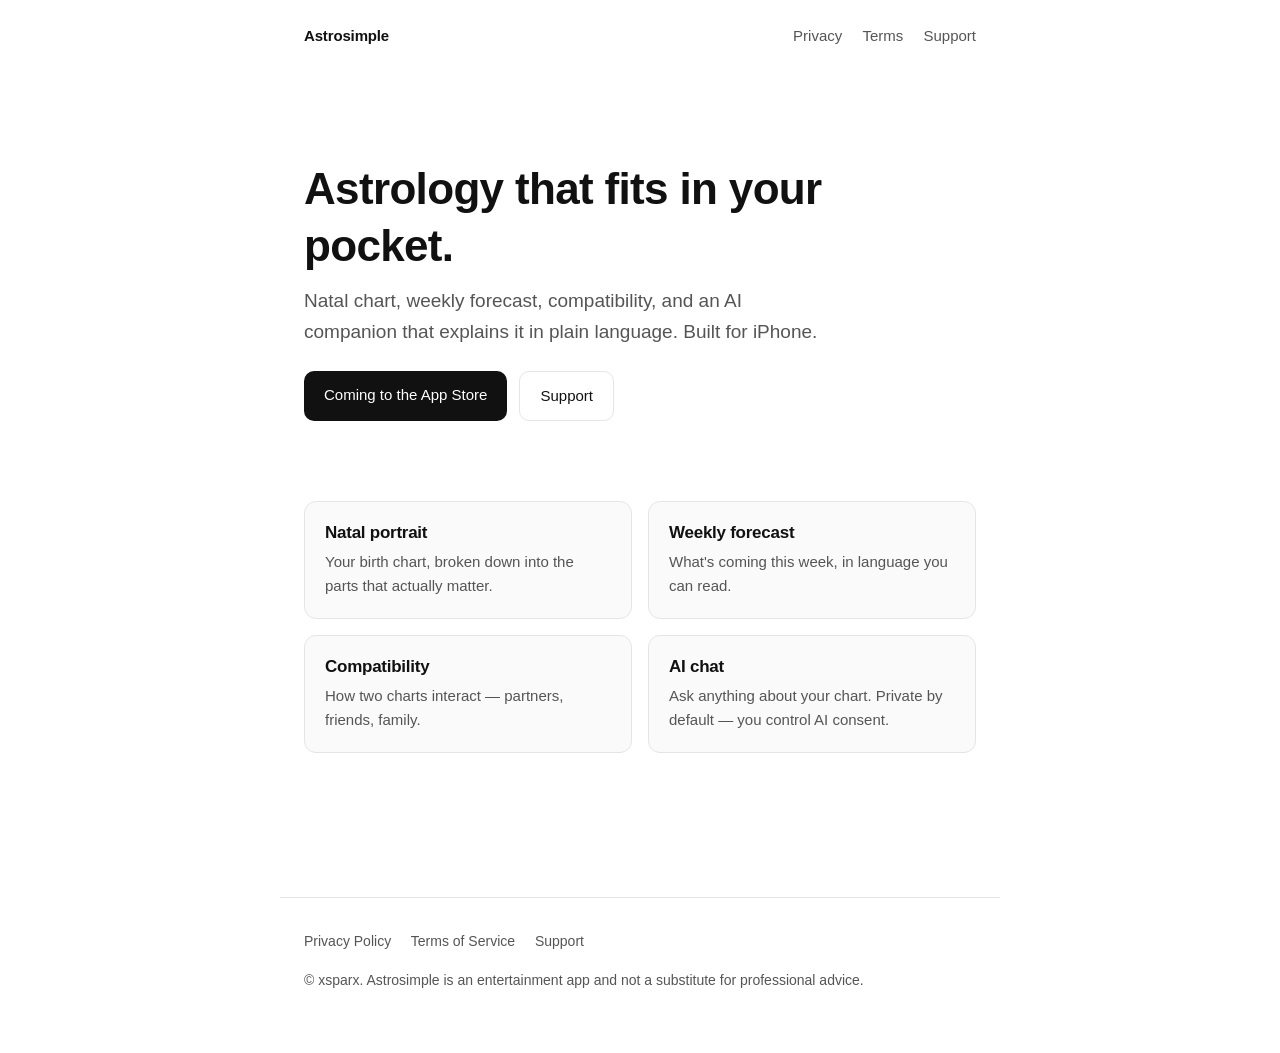
==== index.html @ ad3a08d9 "Initial commit Co-Authored-By: Claude Opus 4.7 <noreply@anthropic.com>" ====
<!doctype html>
<html lang="en">
<head>
  <meta charset="utf-8" />
  <meta name="viewport" content="width=device-width, initial-scale=1" />
  <title>Astrosimple — Astrology that fits in your pocket</title>
  <meta name="description" content="Astrosimple is a personal astrology app for iPhone. Natal chart, weekly forecast, compatibility, and AI chat — clear and simple." />
  <link rel="stylesheet" href="/styles.css" />
  <link rel="icon" href="/favicon.ico" sizes="any" />
  <meta property="og:title" content="Astrosimple" />
  <meta property="og:description" content="Astrology that fits in your pocket." />
  <meta property="og:type" content="website" />
  <meta property="og:url" content="https://astrosimple.app/" />
</head>
<body>
  <header class="site">
    <a class="brand" href="/">Astrosimple</a>
    <nav>
      <a href="/privacy/">Privacy</a>
      <a href="/terms/">Terms</a>
      <a href="/support/">Support</a>
    </nav>
  </header>

  <main>
    <section class="hero">
      <h1>Astrology that fits in your pocket.</h1>
      <p class="lede">Natal chart, weekly forecast, compatibility, and an AI companion that explains it in plain language. Built for iPhone.</p>
      <div class="cta-row">
        <a class="cta" href="#">Coming to the App Store</a>
        <a class="cta secondary" href="/support/">Support</a>
      </div>
    </section>

    <section class="feature-grid">
      <div class="feature">
        <h3>Natal portrait</h3>
        <p>Your birth chart, broken down into the parts that actually matter.</p>
      </div>
      <div class="feature">
        <h3>Weekly forecast</h3>
        <p>What's coming this week, in language you can read.</p>
      </div>
      <div class="feature">
        <h3>Compatibility</h3>
        <p>How two charts interact — partners, friends, family.</p>
      </div>
      <div class="feature">
        <h3>AI chat</h3>
        <p>Ask anything about your chart. Private by default — you control AI consent.</p>
      </div>
    </section>
  </main>

  <footer class="site">
    <div>
      <a href="/privacy/">Privacy Policy</a>
      <a href="/terms/">Terms of Service</a>
      <a href="/support/">Support</a>
    </div>
    <p style="margin-top: 16px;">&copy; xsparx. Astrosimple is an entertainment app and not a substitute for professional advice.</p>
  </footer>
</body>
</html>
---- styles.css ----
:root {
  color-scheme: light dark;

  --bg: #ffffff;
  --fg: #111111;
  --fg-muted: #555555;
  --link: #4f46e5;
  --link-hover: #312e81;
  --border: #e5e5e5;
  --card: #fafafa;
  --max: 720px;
}

@media (prefers-color-scheme: dark) {
  :root {
    --bg: #0b0b0f;
    --fg: #f2f2f2;
    --fg-muted: #9aa0a6;
    --link: #a5b4fc;
    --link-hover: #c7d2fe;
    --border: #2a2a30;
    --card: #16161d;
  }
}

* { box-sizing: border-box; }

html, body {
  margin: 0;
  padding: 0;
  background: var(--bg);
  color: var(--fg);
  font-family: -apple-system, BlinkMacSystemFont, "SF Pro Text", "Segoe UI",
               Roboto, Oxygen, Ubuntu, Cantarell, "Helvetica Neue", Arial, sans-serif;
  font-size: 17px;
  line-height: 1.6;
  -webkit-font-smoothing: antialiased;
  -moz-osx-font-smoothing: grayscale;
  text-rendering: optimizeLegibility;
}

main {
  max-width: var(--max);
  margin: 0 auto;
  padding: 48px 24px 96px;
}

header.site {
  max-width: var(--max);
  margin: 0 auto;
  padding: 24px 24px 0;
  display: flex;
  align-items: center;
  justify-content: space-between;
  font-size: 15px;
}

header.site a.brand {
  font-weight: 600;
  text-decoration: none;
  color: var(--fg);
  letter-spacing: -0.01em;
}

header.site nav a {
  color: var(--fg-muted);
  text-decoration: none;
  margin-left: 16px;
}

header.site nav a:hover { color: var(--fg); }

footer.site {
  max-width: var(--max);
  margin: 0 auto;
  padding: 32px 24px 48px;
  font-size: 14px;
  color: var(--fg-muted);
  border-top: 1px solid var(--border);
}

footer.site a {
  color: var(--fg-muted);
  text-decoration: none;
  margin-right: 16px;
}

footer.site a:hover { color: var(--fg); }

h1, h2, h3, h4 {
  letter-spacing: -0.015em;
  line-height: 1.3;
  margin-top: 1.6em;
  margin-bottom: 0.5em;
}

h1 { font-size: 32px; margin-top: 0; }
h2 { font-size: 24px; }
h3 { font-size: 19px; }

p, ul, ol { margin: 0 0 1em 0; }

a { color: var(--link); text-decoration: underline; text-underline-offset: 2px; }
a:hover { color: var(--link-hover); }

ul, ol { padding-left: 24px; }
li { margin-bottom: 6px; }

hr {
  border: 0;
  border-top: 1px solid var(--border);
  margin: 48px 0;
}

blockquote {
  margin: 16px 0;
  padding: 12px 16px;
  background: var(--card);
  border-left: 3px solid var(--border);
  color: var(--fg-muted);
  font-size: 15px;
}

code {
  font-family: ui-monospace, SFMono-Regular, "SF Mono", Menlo, Consolas, monospace;
  font-size: 0.9em;
  background: var(--card);
  padding: 1px 6px;
  border-radius: 4px;
}

.meta {
  color: var(--fg-muted);
  font-size: 14px;
  margin-bottom: 24px;
}

.lang-switch {
  display: inline-flex;
  gap: 8px;
  margin: 16px 0 32px;
  padding: 4px;
  border: 1px solid var(--border);
  border-radius: 8px;
  background: var(--card);
  font-size: 14px;
}

.lang-switch a {
  padding: 6px 12px;
  text-decoration: none;
  color: var(--fg-muted);
  border-radius: 6px;
}

.lang-switch a.active {
  background: var(--bg);
  color: var(--fg);
  font-weight: 500;
}

.hero {
  padding: 64px 0 32px;
}

.hero h1 {
  font-size: 44px;
  margin: 0 0 12px;
}

.hero p.lede {
  font-size: 19px;
  color: var(--fg-muted);
  max-width: 520px;
  margin: 0 0 24px;
}

.cta-row {
  display: flex;
  flex-wrap: wrap;
  gap: 12px;
  margin-top: 24px;
}

.cta {
  display: inline-block;
  padding: 12px 20px;
  border-radius: 10px;
  background: var(--fg);
  color: var(--bg);
  text-decoration: none;
  font-weight: 500;
  font-size: 15px;
}

.cta.secondary {
  background: transparent;
  color: var(--fg);
  border: 1px solid var(--border);
}

.feature-grid {
  display: grid;
  grid-template-columns: 1fr 1fr;
  gap: 16px;
  margin: 48px 0;
}

@media (max-width: 600px) {
  .feature-grid { grid-template-columns: 1fr; }
  .hero h1 { font-size: 36px; }
  main { padding: 32px 20px 64px; }
}

.feature {
  padding: 20px;
  border: 1px solid var(--border);
  border-radius: 12px;
  background: var(--card);
}

.feature h3 { margin: 0 0 6px; font-size: 17px; }
.feature p { margin: 0; font-size: 15px; color: var(--fg-muted); }
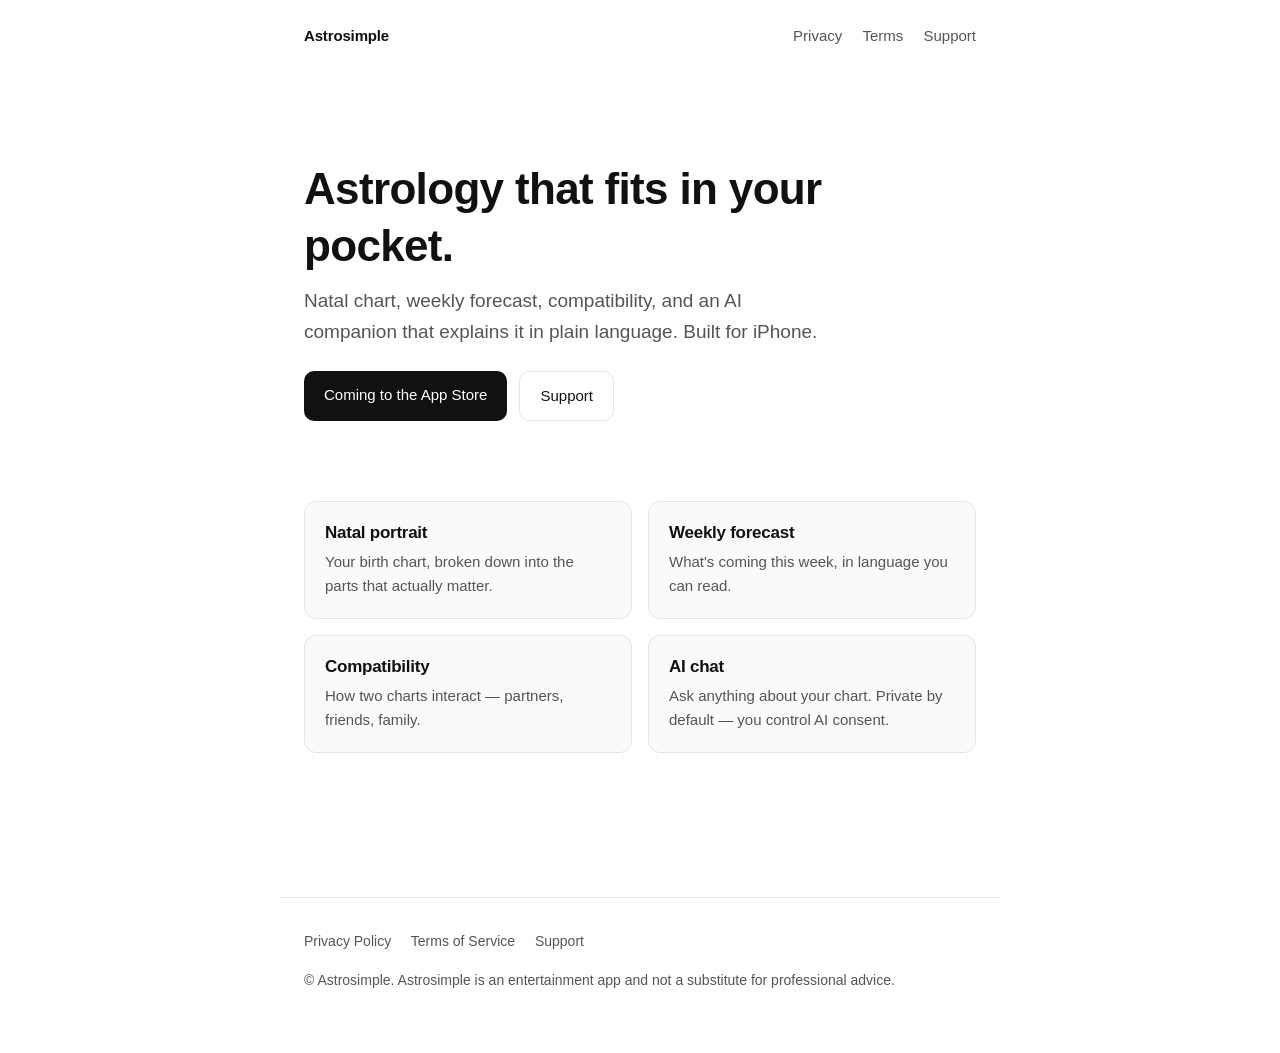
==== commit 6f93e5a2: "Remove xsparx branding, drop RU support section and AI consent toggle copy - Replace © xsparx with ©" ====
--- a/index.html
+++ b/index.html
@@ -58,7 +58,7 @@
       <a href="/terms/">Terms of Service</a>
       <a href="/support/">Support</a>
     </div>
-    <p style="margin-top: 16px;">&copy; xsparx. Astrosimple is an entertainment app and not a substitute for professional advice.</p>
+    <p style="margin-top: 16px;">&copy; Astrosimple. Astrosimple is an entertainment app and not a substitute for professional advice.</p>
   </footer>
 </body>
 </html>
--- a/styles.css
+++ b/styles.css
@@ -135,30 +135,6 @@
   margin-bottom: 24px;
 }
 
-.lang-switch {
-  display: inline-flex;
-  gap: 8px;
-  margin: 16px 0 32px;
-  padding: 4px;
-  border: 1px solid var(--border);
-  border-radius: 8px;
-  background: var(--card);
-  font-size: 14px;
-}
-
-.lang-switch a {
-  padding: 6px 12px;
-  text-decoration: none;
-  color: var(--fg-muted);
-  border-radius: 6px;
-}
-
-.lang-switch a.active {
-  background: var(--bg);
-  color: var(--fg);
-  font-weight: 500;
-}
-
 .hero {
   padding: 64px 0 32px;
 }
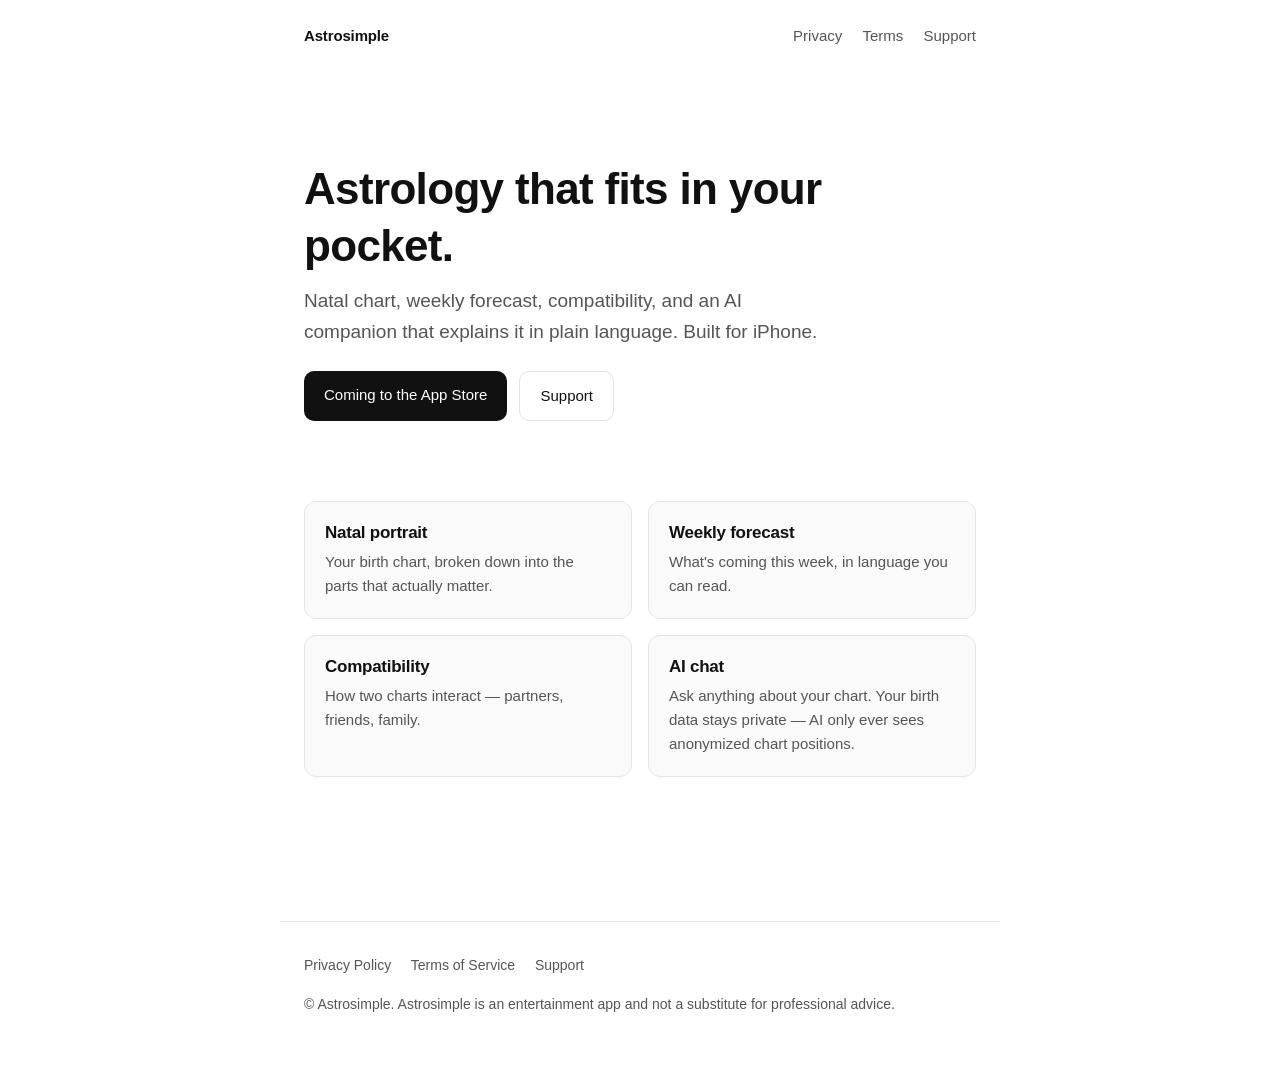
==== commit 7dc7ef27: "Sync legal/support pages with current app behavior - privacy: correct AI provider list (OpenRouter, " ====
--- a/index.html
+++ b/index.html
@@ -47,7 +47,7 @@
       </div>
       <div class="feature">
         <h3>AI chat</h3>
-        <p>Ask anything about your chart. Private by default — you control AI consent.</p>
+        <p>Ask anything about your chart. Your birth data stays private — AI only ever sees anonymized chart positions.</p>
       </div>
     </section>
   </main>
